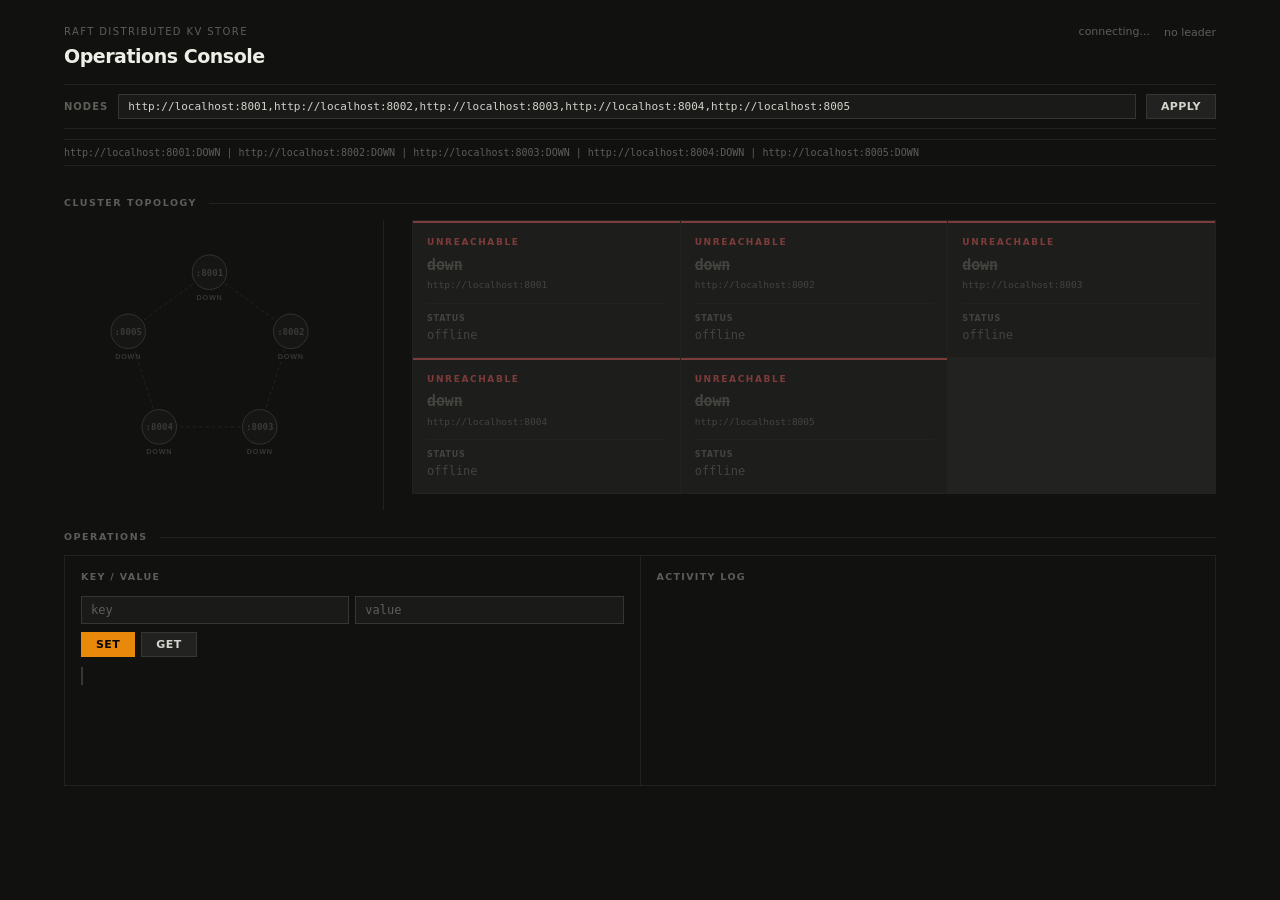
==== dashboard/index.html @ e3ec4f51 "Initial commit: Raft KV store Distributed, fault-tolerant key-value store implementing the Raft cons" ====
<!DOCTYPE html>
<html lang="en">
<head>
<meta charset="UTF-8">
<meta name="viewport" content="width=device-width, initial-scale=1.0">
<title>Raft Cluster Operations Console</title>
<style>
  *, *::before, *::after { box-sizing: border-box; margin: 0; padding: 0; }

  :root {
    --bg:       #111110;
    --bg-2:     #1A1A19;
    --bg-3:     #222220;
    --bg-4:     #2A2A28;
    --dim:      #363633;
    --muted:    #5E5E58;
    --sub:      #888880;
    --text:     #D4D4CC;
    --bright:   #EEEEE6;
    --rule:     #222220;
    --amber:    #E8890C;
    --amber-2:  #F2A93B;
    --amber-bg: #1C1608;
    --green:    #4A9E5C;
    --green-bg: #0A180C;
    --red:      #C85050;
    --red-bg:   #1A0A0A;
    --blue:     #4A80C8;
    --blue-bg:  #080E1A;
    --sans:     -apple-system, BlinkMacSystemFont, "Segoe UI", system-ui, sans-serif;
    --mono:     ui-monospace, "Cascadia Code", "Menlo", "Consolas", monospace;
  }

  html, body {
    background: var(--bg);
    color: var(--text);
    font-family: var(--sans);
    font-size: 13px;
    line-height: 1.5;
    min-height: 100vh;
  }

  .console {
    max-width: 1200px;
    margin: 0 auto;
    padding: 0 24px 56px;
  }

  .masthead {
    border-bottom: 1px solid var(--rule);
    padding: 22px 0 14px;
    display: flex;
    align-items: baseline;
    gap: 20px;
    flex-wrap: wrap;
  }
  .masthead-eyebrow {
    font-size: 10px;
    font-weight: 500;
    letter-spacing: 0.14em;
    text-transform: uppercase;
    color: var(--muted);
    margin-bottom: 3px;
  }
  .masthead-wordmark {
    font-size: 19px;
    font-weight: 600;
    letter-spacing: -0.025em;
    color: var(--bright);
  }
  .masthead-right {
    margin-left: auto;
    display: flex;
    align-items: center;
    gap: 14px;
    flex-wrap: wrap;
  }
  .poll-status {
    font-size: 11px;
    color: var(--muted);
  }
  .leader-badge {
    font-size: 11px;
    font-weight: 500;
    color: var(--amber);
    background: var(--amber-bg);
    border: 1px solid #36280A;
    padding: 3px 10px;
    letter-spacing: 0.02em;
    white-space: nowrap;
  }
  .no-leader {
    font-size: 11px;
    color: var(--muted);
  }

  .config-bar {
    border-bottom: 1px solid var(--rule);
    padding: 9px 0;
    display: flex;
    align-items: center;
    gap: 10px;
    flex-wrap: wrap;
  }
  .config-label {
    font-size: 10px;
    font-weight: 600;
    letter-spacing: 0.1em;
    text-transform: uppercase;
    color: var(--muted);
    white-space: nowrap;
  }
  .config-input {
    flex: 1;
    min-width: 260px;
    font-family: var(--mono);
    font-size: 11px;
    background: var(--bg-2);
    border: 1px solid var(--dim);
    color: var(--text);
    padding: 5px 9px;
    outline: none;
  }
  .config-input:focus { border-color: var(--amber); }
  .btn {
    font-family: var(--sans);
    font-size: 11px;
    font-weight: 600;
    letter-spacing: 0.04em;
    background: var(--bg-3);
    color: var(--text);
    border: 1px solid var(--dim);
    padding: 5px 14px;
    cursor: pointer;
    text-transform: uppercase;
  }
  .btn:hover { background: var(--bg-4); border-color: var(--sub); }
  .btn:active { border-color: var(--amber); color: var(--amber); }
  .btn-primary {
    background: var(--amber);
    color: #0C0700;
    border-color: var(--amber);
    font-weight: 700;
  }
  .btn-primary:hover { background: var(--amber-2); border-color: var(--amber-2); color: #0C0700; }

  .section-label {
    font-size: 9.5px;
    font-weight: 600;
    letter-spacing: 0.16em;
    text-transform: uppercase;
    color: var(--muted);
    padding: 20px 0 10px;
    display: flex;
    align-items: center;
    gap: 12px;
  }
  .section-label::after {
    content: "";
    flex: 1;
    height: 1px;
    background: var(--rule);
  }

  .ticker {
    border-top: 1px solid var(--rule);
    border-bottom: 1px solid var(--rule);
    padding: 5px 0;
    font-family: var(--mono);
    font-size: 10px;
    color: var(--muted);
    white-space: nowrap;
    overflow: hidden;
    margin: 10px 0;
  }

  .body-split {
    display: grid;
    grid-template-columns: 320px 1fr;
    gap: 0 28px;
    align-items: start;
  }
  @media (max-width: 820px) { .body-split { grid-template-columns: 1fr; } }

  .topology-panel {
    border-right: 1px solid var(--rule);
    padding-right: 28px;
  }
  @media (max-width: 820px) {
    .topology-panel { border-right: none; border-bottom: 1px solid var(--rule); padding-right: 0; padding-bottom: 18px; margin-bottom: 4px; }
  }
  #topology-svg { width: 100%; height: 290px; display: block; }

  .node-grid {
    display: grid;
    grid-template-columns: repeat(auto-fill, minmax(200px, 1fr));
    gap: 1px;
    background: var(--rule);
    border: 1px solid var(--rule);
  }

  .node-card {
    background: var(--bg);
    padding: 13px 14px;
    border-top: 2px solid transparent;
    transition: border-color 0.2s;
  }
  .node-card.role-leader    { background: var(--amber-bg); border-top-color: var(--amber); }
  .node-card.role-follower  { border-top-color: var(--dim); }
  .node-card.role-candidate { background: var(--blue-bg); border-top-color: var(--blue); }
  .node-card.role-down      { background: var(--bg-2); border-top-color: var(--red); opacity: 0.55; }

  @keyframes commit-flash {
    0%   { background: #2C1E06; }
    100% { background: inherit; }
  }
  .node-card.pulsing { animation: commit-flash 0.55s ease-out; }

  .card-role {
    font-size: 9px;
    font-weight: 700;
    letter-spacing: 0.18em;
    text-transform: uppercase;
    margin-bottom: 4px;
  }
  .role-leader   .card-role { color: var(--amber); }
  .role-follower .card-role { color: var(--muted); }
  .role-candidate .card-role { color: var(--blue); }
  .role-down     .card-role { color: var(--red); }

  .card-id {
    font-family: var(--mono);
    font-size: 15px;
    font-weight: 700;
    color: var(--bright);
    letter-spacing: -0.01em;
    margin-bottom: 2px;
  }
  .role-down .card-id { color: var(--muted); text-decoration: line-through; }

  .card-addr {
    font-family: var(--mono);
    font-size: 9.5px;
    color: var(--muted);
    margin-bottom: 10px;
  }

  .card-stats {
    border-top: 1px solid var(--rule);
    padding-top: 9px;
    display: grid;
    grid-template-columns: 1fr 1fr;
    gap: 6px 10px;
  }
  .stat-item { display: flex; flex-direction: column; gap: 1px; }
  .stat-key {
    font-size: 8px;
    font-weight: 600;
    letter-spacing: 0.1em;
    text-transform: uppercase;
    color: var(--muted);
  }
  .stat-val {
    font-family: var(--mono);
    font-size: 12px;
    color: var(--text);
    font-weight: 500;
  }
  .role-down .stat-val { color: var(--muted); }

  .card-peers {
    border-top: 1px solid var(--rule);
    margin-top: 9px;
    padding-top: 6px;
    font-family: var(--mono);
    font-size: 9.5px;
    color: var(--muted);
    word-break: break-all;
  }

  .ops-row {
    display: grid;
    grid-template-columns: 1fr 1fr;
    gap: 1px;
    background: var(--rule);
    border: 1px solid var(--rule);
  }
  @media (max-width: 680px) { .ops-row { grid-template-columns: 1fr; } }

  .ops-box { background: var(--bg); padding: 14px 16px; }
  .ops-box-title {
    font-size: 9.5px;
    font-weight: 600;
    letter-spacing: 0.14em;
    text-transform: uppercase;
    color: var(--muted);
    margin-bottom: 12px;
  }

  .kv-form {
    display: grid;
    grid-template-columns: 1fr 1fr;
    gap: 6px;
    margin-bottom: 8px;
  }
  .kv-form input {
    font-family: var(--mono);
    font-size: 12px;
    background: var(--bg-2);
    border: 1px solid var(--dim);
    color: var(--text);
    padding: 6px 9px;
    outline: none;
    width: 100%;
  }
  .kv-form input:focus { border-color: var(--amber); }
  .kv-form input::placeholder { color: var(--muted); }
  .kv-actions { display: flex; gap: 6px; }

  .kv-result {
    margin-top: 10px;
    font-family: var(--mono);
    font-size: 11px;
    min-height: 18px;
    color: var(--muted);
    border-left: 2px solid var(--dim);
    padding-left: 8px;
  }
  .kv-result.ok  { border-color: var(--green); color: var(--green); }
  .kv-result.err { border-color: var(--red); color: var(--red); }

  .log-area { height: 175px; overflow-y: auto; }
  .log-entry {
    display: grid;
    grid-template-columns: 62px 1fr;
    gap: 0 8px;
    padding: 3px 0;
    border-bottom: 1px solid var(--rule);
    font-size: 11px;
    line-height: 1.5;
  }
  .log-time { font-family: var(--mono); color: var(--muted); }
  .log-msg  { color: var(--sub); word-break: break-all; }
  .log-ok   .log-msg { color: var(--green); }
  .log-err  .log-msg { color: var(--red); }
</style>
</head>
<body>
<div class="console">

  <header class="masthead">
    <div>
      <div class="masthead-eyebrow">Raft Distributed KV Store</div>
      <div class="masthead-wordmark">Operations Console</div>
    </div>
    <div class="masthead-right">
      <span class="poll-status" id="live-label">connecting...</span>
      <span id="leader-display"><span class="no-leader">no leader</span></span>
    </div>
  </header>

  <div class="config-bar">
    <span class="config-label">Nodes</span>
    <input class="config-input" id="nodes-input"
      value="http://localhost:8001,http://localhost:8002,http://localhost:8003,http://localhost:8004,http://localhost:8005">
    <button class="btn" id="apply-btn">Apply</button>
  </div>

  <div class="ticker"><span id="ticker-inner">Initializing cluster poll...</span></div>

  <div class="section-label">Cluster topology</div>
  <div class="body-split">
    <div class="topology-panel">
      <svg id="topology-svg" viewBox="0 0 320 290" xmlns="http://www.w3.org/2000/svg">
        <defs>
          <marker id="arr" markerWidth="6" markerHeight="6" refX="5" refY="3" orient="auto">
            <path d="M0,0 L6,3 L0,6 Z" fill="#363633"/>
          </marker>
          <marker id="arr-amber" markerWidth="6" markerHeight="6" refX="5" refY="3" orient="auto">
            <path d="M0,0 L6,3 L0,6 Z" fill="#E8890C"/>
          </marker>
        </defs>
      </svg>
    </div>
    <div>
      <div class="node-grid" id="node-grid"></div>
    </div>
  </div>

  <div class="section-label">Operations</div>
  <div class="ops-row">
    <div class="ops-box">
      <div class="ops-box-title">Key / Value</div>
      <div class="kv-form">
        <input id="kv-key"   placeholder="key"   autocomplete="off" spellcheck="false">
        <input id="kv-value" placeholder="value" autocomplete="off" spellcheck="false">
      </div>
      <div class="kv-actions">
        <button class="btn btn-primary" id="set-btn">Set</button>
        <button class="btn" id="get-btn">Get</button>
      </div>
      <div class="kv-result" id="kv-result"></div>
    </div>
    <div class="ops-box">
      <div class="ops-box-title">Activity log</div>
      <div class="log-area" id="log-area"></div>
    </div>
  </div>

</div>
<script>
let nodeURLs = parseNodes(document.getElementById("nodes-input").value);
let prevCommit = {};
let pollTimers = [];
let nodeStates = {};

document.getElementById("apply-btn").addEventListener("click", () => {
  nodeURLs = parseNodes(document.getElementById("nodes-input").value);
  prevCommit = {};
  restartPolling();
});

function parseNodes(str) {
  return str.split(",").map(s => s.trim()).filter(Boolean);
}

function restartPolling() {
  pollTimers.forEach(clearTimeout);
  pollTimers = [];
  nodeStates = {};
  nodeURLs.forEach(url => pollNode(url));
}

function pollNode(url) {
  fetchStatus(url).then(data => {
    const prev = (nodeStates[url] || {}).data;
    nodeStates[url] = { status: "ok", data };
    if (prev && prev.commitIndex !== undefined && data.commitIndex > prev.commitIndex) {
      markPulse(url);
    }
    renderAll();
  }).catch(() => {
    nodeStates[url] = { status: "down", url };
    renderAll();
  }).finally(() => {
    const t = setTimeout(() => pollNode(url), 600);
    pollTimers.push(t);
  });
}

async function fetchStatus(url) {
  const ctrl = new AbortController();
  const tid = setTimeout(() => ctrl.abort(), 1200);
  try {
    const r = await fetch(url + "/status", { signal: ctrl.signal });
    if (!r.ok) throw new Error("HTTP " + r.status);
    return await r.json();
  } finally {
    clearTimeout(tid);
  }
}

function renderAll() {
  const entries = nodeURLs.map(url => {
    const s = nodeStates[url];
    if (!s) return { url, role: null, status: "pending" };
    if (s.status === "down") return { url, role: "down", status: "down" };
    return { url, role: s.data.role || "unknown", status: "ok", data: s.data };
  });
  const leaderEntry = entries.find(e => e.role === "leader");
  updateMasthead(leaderEntry, entries);
  renderGrid(entries);
  renderTopology(entries);
  updateTicker(entries);
}

function updateMasthead(leaderEntry, entries) {
  const label = document.getElementById("live-label");
  const leaderDisp = document.getElementById("leader-display");
  const anyOk = entries.some(e => e.status === "ok");
  label.textContent = anyOk ? "polling" : "connecting...";
  if (leaderEntry) {
    const id = leaderEntry.data.nodeId || "?";
    const term = leaderEntry.data.term != null ? "  t=" + leaderEntry.data.term : "";
    leaderDisp.innerHTML = "<span class=\"leader-badge\">Leader: " + escHtml(id) + escHtml(term) + "</span>";
  } else {
    const anyCand = entries.some(e => e.role === "candidate");
    leaderDisp.innerHTML = "<span class=\"no-leader\">" + (anyCand ? "electing..." : "no leader") + "</span>";
  }
}

function renderGrid(entries) {
  const grid = document.getElementById("node-grid");
  const existing = grid.querySelectorAll(".node-card");
  if (existing.length !== entries.length) {
    grid.innerHTML = "";
    entries.forEach(e => {
      const card = document.createElement("div");
      card.className = "node-card";
      card.dataset.url = e.url;
      grid.appendChild(card);
    });
  }
  grid.querySelectorAll(".node-card").forEach((card, i) => {
    const e = entries[i];
    if (!e) return;
    const roleCls = e.role ? "role-" + e.role : "";
    const wasPulsing = card.classList.contains("pulsing");
    card.className = "node-card" + (roleCls ? " " + roleCls : "") + (wasPulsing ? " pulsing" : "");
    card.dataset.url = e.url;
    card.innerHTML = buildCardHTML(e);
  });
}

function buildCardHTML(e) {
  if (e.status === "pending") {
    return "<div class=\"card-role\">pending</div><div class=\"card-id\">-</div><div class=\"card-addr\">" + escHtml(e.url) + "</div>";
  }
  if (e.status === "down") {
    return "<div class=\"card-role\">unreachable</div><div class=\"card-id\">down</div><div class=\"card-addr\">" + escHtml(e.url) + "</div><div class=\"card-stats\"><div class=\"stat-item\"><span class=\"stat-key\">status</span><span class=\"stat-val\">offline</span></div></div>";
  }
  const d = e.data;
  const peers = (d.peers || []).join(", ") || "-";
  return (
    "<div class=\"card-role\">" + escHtml(d.role || "?") + "</div>" +
    "<div class=\"card-id\">" + escHtml(d.nodeId || "?") + "</div>" +
    "<div class=\"card-addr\">" + escHtml(e.url) + "</div>" +
    "<div class=\"card-stats\">" +
      stat("Term", d.term) + stat("Commit", d.commitIndex) +
      stat("Applied", d.lastApplied) + stat("Log", d.logLen) +
      stat("Keys", d.keys) + stat("Snap", d.snapshotIndex) +
      stat("Read", d.readMode || "-") + stat("Leader", d.leader || "-") +
    "</div>" +
    "<div class=\"card-peers\">peers: " + escHtml(peers) + "</div>"
  );
}

function stat(k, v) {
  return "<div class=\"stat-item\"><span class=\"stat-key\">" + k + "</span><span class=\"stat-val\">" + escHtml(String(v != null ? v : "-")) + "</span></div>";
}

function renderTopology(entries) {
  const svg = document.getElementById("topology-svg");
  const defsHTML = svg.querySelector("defs").outerHTML;
  svg.innerHTML = defsHTML;

  const W = 320, H = 290, cx = W / 2, cy = H / 2 - 8, r = 94;

  entries.forEach((e, i) => {
    const angle = (2 * Math.PI * i / entries.length) - Math.PI / 2;
    e._x = cx + r * Math.cos(angle);
    e._y = cy + r * Math.sin(angle);
  });

  const leaderIdx = entries.findIndex(e => e.role === "leader");

  if (leaderIdx >= 0) {
    const leader = entries[leaderIdx];
    entries.forEach((e, i) => {
      if (i === leaderIdx) return;
      const isDown = e.role === "down" || e.status !== "ok";
      svg.appendChild(svgEl("line", {
        x1: leader._x, y1: leader._y, x2: e._x, y2: e._y,
        stroke: isDown ? "#363633" : "#E8890C",
        "stroke-width": isDown ? "1" : "1.5",
        "stroke-dasharray": isDown ? "4 3" : "none",
        opacity: isDown ? "0.35" : "0.5",
        "marker-end": isDown ? "url(#arr)" : "url(#arr-amber)"
      }));
    });
  } else {
    entries.forEach((e, i) => {
      const next = entries[(i + 1) % entries.length];
      svg.appendChild(svgEl("line", {
        x1: e._x, y1: e._y, x2: next._x, y2: next._y,
        stroke: "#2A2A28", "stroke-width": "1", "stroke-dasharray": "4 3", opacity: "0.8"
      }));
    });
  }

  entries.forEach(e => {
    const x = e._x, y = e._y;
    const isLeader = e.role === "leader";
    const isDown   = e.role === "down" || e.status !== "ok";
    const isCand   = e.role === "candidate";
    const nr = isLeader ? 25 : 19;

    svg.appendChild(svgEl("circle", {
      cx: x, cy: y, r: nr,
      fill:   isLeader ? "#1C1608" : isDown ? "#161615" : isCand ? "#080E1A" : "#161615",
      stroke: isLeader ? "#E8890C" : isDown ? "#363633" : isCand ? "#4A80C8" : "#363633",
      "stroke-width": isLeader ? "1.5" : "1"
    }));

    const nid = (e.data && e.data.nodeId) || (e.url ? e.url.replace(/.*localhost:/, ":") : "?");
    const lbl = svgEl("text", {
      x, y: y + 1, "text-anchor": "middle", "dominant-baseline": "middle",
      "font-family": "ui-monospace, Menlo, monospace",
      "font-size": isLeader ? "11" : "10", "font-weight": "700",
      fill: isLeader ? "#E8890C" : isDown ? "#3A3A37" : isCand ? "#4A80C8" : "#888880"
    });
    lbl.textContent = nid;
    svg.appendChild(lbl);

    const rl = svgEl("text", {
      x, y: y + nr + 11, "text-anchor": "middle",
      "font-family": "-apple-system, BlinkMacSystemFont, Segoe UI, sans-serif",
      "font-size": "8", "font-weight": "600", "letter-spacing": "0.1em",
      fill: isLeader ? "#7A4500" : isDown ? "#363633" : isCand ? "#2A4A78" : "#3A3A37"
    });
    rl.textContent = (e.role || "pending").toUpperCase();
    svg.appendChild(rl);

    if (isLeader && e.data) {
      const tb = svgEl("text", {
        x, y: y + nr + 21, "text-anchor": "middle",
        "font-family": "ui-monospace, Menlo, monospace",
        "font-size": "8", fill: "#3A3A37"
      });
      tb.textContent = "t=" + e.data.term;
      svg.appendChild(tb);
    }
  });
}

function svgEl(tag, attrs) {
  const el = document.createElementNS("http://www.w3.org/2000/svg", tag);
  Object.entries(attrs).forEach(([k, v]) => el.setAttribute(k, v));
  return el;
}

function markPulse(url) {
  const grid = document.getElementById("node-grid");
  const card = grid.querySelector("[data-url=\"" + CSS.escape(url) + "\"]");
  if (!card) return;
  card.classList.remove("pulsing");
  void card.offsetWidth;
  card.classList.add("pulsing");
  setTimeout(() => card.classList.remove("pulsing"), 650);
}

function updateTicker(entries) {
  const parts = entries.map(e => {
    if (e.status === "down" || e.role === "down") return (e.data && e.data.nodeId || e.url) + ":DOWN";
    if (!e.data) return "?:pending";
    return e.data.nodeId + ":" + e.data.role.toUpperCase() + " t=" + e.data.term + " ci=" + e.data.commitIndex + " k=" + e.data.keys;
  });
  document.getElementById("ticker-inner").textContent = parts.join("   |   ");
}

function findLeaderURL() {
  for (const url of nodeURLs) {
    const s = nodeStates[url];
    if (s && s.status === "ok" && s.data && s.data.role === "leader") return url;
  }
  return nodeURLs[0] || null;
}

function grpcPortToHTTP(grpcAddr) {
  if (!grpcAddr) return null;
  const m = grpcAddr.match(/:(\d+)$/);
  if (!m) return null;
  return "http://" + grpcAddr.replace(/:\d+$/, "") + ":" + (parseInt(m[1]) - 1000);
}

document.getElementById("set-btn").addEventListener("click", async () => {
  const key   = document.getElementById("kv-key").value.trim();
  const value = document.getElementById("kv-value").value.trim();
  if (!key) { setResult("err", "key required"); return; }
  const url = findLeaderURL();
  if (!url) { setResult("err", "no node available"); return; }
  await doSet(url, key, value, 0);
});

async function doSet(url, key, value, depth) {
  if (depth > 3) { setResult("err", "too many redirects"); return; }
  const ctrl = new AbortController();
  const tid = setTimeout(() => ctrl.abort(), 3000);
  try {
    const r = await fetch(url + "/set?key=" + encodeURIComponent(key) + "&value=" + encodeURIComponent(value), { signal: ctrl.signal });
    clearTimeout(tid);
    const j = await r.json();
    if (j.ok) {
      setResult("ok", "set ok: " + key + " = " + value);
      logEntry("ok", "SET " + key + "=" + value + " @ " + url);
    } else if (j.leaderHint) {
      const redirect = grpcPortToHTTP(j.leaderHint);
      if (redirect) { logEntry("", "redirect to " + redirect); await doSet(redirect, key, value, depth + 1); }
      else { setResult("err", j.error || "set failed"); logEntry("err", "SET " + key + ": " + (j.error || "no leader")); }
    } else {
      setResult("err", j.error || "set failed");
      logEntry("err", "SET " + key + ": " + (j.error || "?"));
    }
  } catch (err) {
    clearTimeout(tid);
    setResult("err", "request failed");
    logEntry("err", "SET " + key + " failed: " + err.message);
  }
}

document.getElementById("get-btn").addEventListener("click", async () => {
  const key = document.getElementById("kv-key").value.trim();
  if (!key) { setResult("err", "key required"); return; }
  const url = findLeaderURL();
  if (!url) { setResult("err", "no node available"); return; }
  await doGet(url, key, 0);
});

async function doGet(url, key, depth) {
  if (depth > 3) { setResult("err", "too many redirects"); return; }
  const ctrl = new AbortController();
  const tid = setTimeout(() => ctrl.abort(), 3000);
  try {
    const r = await fetch(url + "/get?key=" + encodeURIComponent(key), { signal: ctrl.signal });
    clearTimeout(tid);
    const j = await r.json();
    if (j.found) {
      setResult("ok", key + " = " + j.value);
      logEntry("ok", "GET " + key + " = " + j.value);
    } else if (j.leaderHint) {
      const redirect = grpcPortToHTTP(j.leaderHint);
      if (redirect) await doGet(redirect, key, depth + 1);
      else { setResult("err", "not found"); logEntry("err", "GET " + key + ": not found"); }
    } else {
      setResult("ok", key + ": not found");
      logEntry("ok", "GET " + key + ": not found");
    }
  } catch (err) {
    clearTimeout(tid);
    setResult("err", "request failed");
    logEntry("err", "GET " + key + " failed: " + err.message);
  }
}

function setResult(type, msg) {
  const el = document.getElementById("kv-result");
  el.textContent = msg;
  el.className = "kv-result" + (type ? " " + type : "");
}

function logEntry(type, msg) {
  const log = document.getElementById("log-area");
  const ts = new Date().toTimeString().slice(0, 8);
  const div = document.createElement("div");
  div.className = "log-entry" + (type ? " log-" + type : "");
  div.innerHTML = "<span class=\"log-time\">" + ts + "</span><span class=\"log-msg\">" + escHtml(msg) + "</span>";
  log.insertBefore(div, log.firstChild);
  while (log.children.length > 60) log.removeChild(log.lastChild);
}

function escHtml(s) {
  return String(s).replace(/&/g, "&amp;").replace(/</g, "&lt;").replace(/>/g, "&gt;").replace(/"/g, "&quot;");
}

restartPolling();
</script>
</body>
</html>
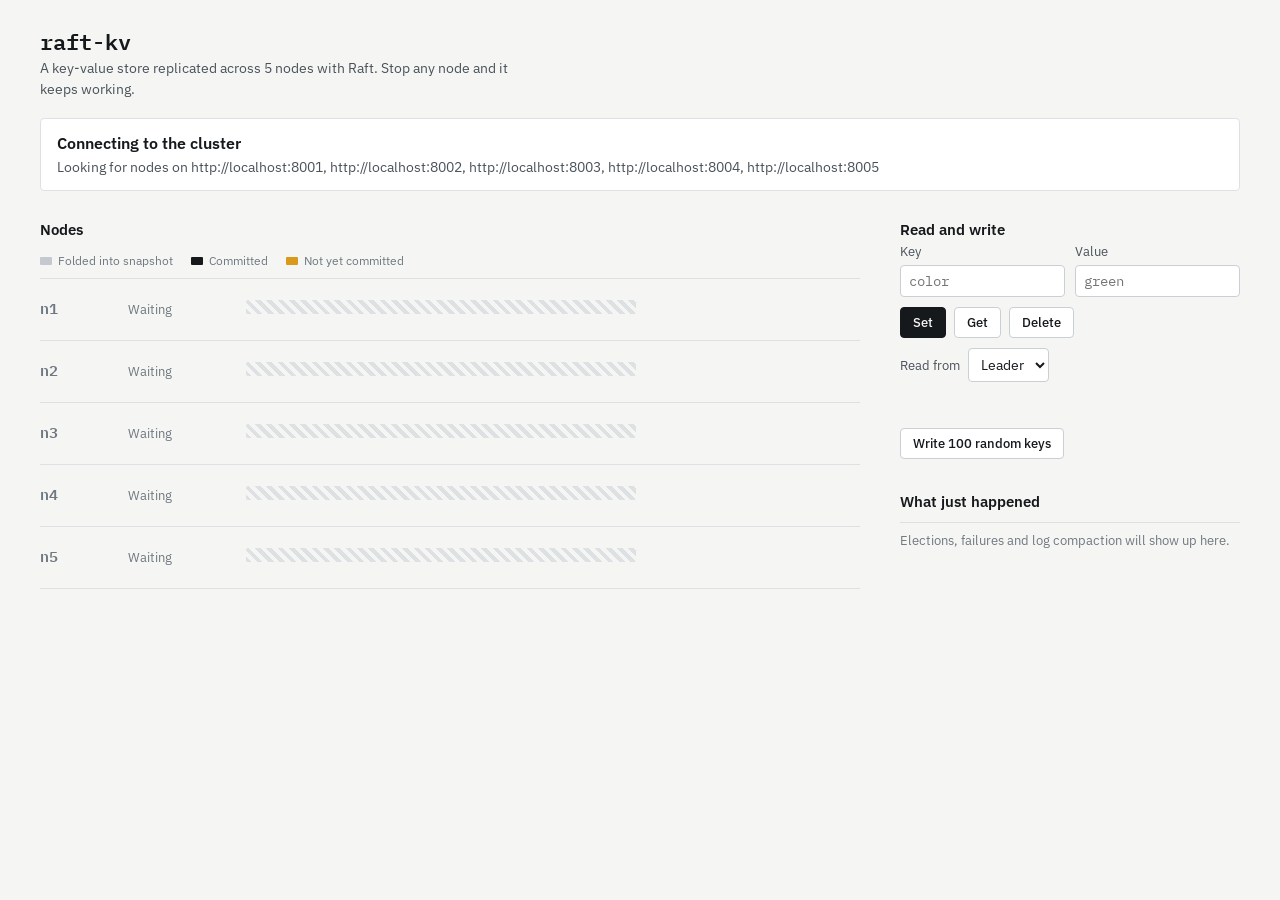
==== commit 649581e3: "feat: single-page dashboard with node kill/start and in-page tests - Replace the two dashboards with" ====
--- a/dashboard/index.html
+++ b/dashboard/index.html
@@ -2,757 +2,118 @@
 <html lang="en">
 <head>
 <meta charset="UTF-8">
-<meta name="viewport" content="width=device-width, initial-scale=1.0">
-<title>Raft Cluster Operations Console</title>
-<style>
-  *, *::before, *::after { box-sizing: border-box; margin: 0; padding: 0; }
-
-  :root {
-    --bg:       #111110;
-    --bg-2:     #1A1A19;
-    --bg-3:     #222220;
-    --bg-4:     #2A2A28;
-    --dim:      #363633;
-    --muted:    #5E5E58;
-    --sub:      #888880;
-    --text:     #D4D4CC;
-    --bright:   #EEEEE6;
-    --rule:     #222220;
-    --amber:    #E8890C;
-    --amber-2:  #F2A93B;
-    --amber-bg: #1C1608;
-    --green:    #4A9E5C;
-    --green-bg: #0A180C;
-    --red:      #C85050;
-    --red-bg:   #1A0A0A;
-    --blue:     #4A80C8;
-    --blue-bg:  #080E1A;
-    --sans:     -apple-system, BlinkMacSystemFont, "Segoe UI", system-ui, sans-serif;
-    --mono:     ui-monospace, "Cascadia Code", "Menlo", "Consolas", monospace;
-  }
-
-  html, body {
-    background: var(--bg);
-    color: var(--text);
-    font-family: var(--sans);
-    font-size: 13px;
-    line-height: 1.5;
-    min-height: 100vh;
-  }
-
-  .console {
-    max-width: 1200px;
-    margin: 0 auto;
-    padding: 0 24px 56px;
-  }
-
-  .masthead {
-    border-bottom: 1px solid var(--rule);
-    padding: 22px 0 14px;
-    display: flex;
-    align-items: baseline;
-    gap: 20px;
-    flex-wrap: wrap;
-  }
-  .masthead-eyebrow {
-    font-size: 10px;
-    font-weight: 500;
-    letter-spacing: 0.14em;
-    text-transform: uppercase;
-    color: var(--muted);
-    margin-bottom: 3px;
-  }
-  .masthead-wordmark {
-    font-size: 19px;
-    font-weight: 600;
-    letter-spacing: -0.025em;
-    color: var(--bright);
-  }
-  .masthead-right {
-    margin-left: auto;
-    display: flex;
-    align-items: center;
-    gap: 14px;
-    flex-wrap: wrap;
-  }
-  .poll-status {
-    font-size: 11px;
-    color: var(--muted);
-  }
-  .leader-badge {
-    font-size: 11px;
-    font-weight: 500;
-    color: var(--amber);
-    background: var(--amber-bg);
-    border: 1px solid #36280A;
-    padding: 3px 10px;
-    letter-spacing: 0.02em;
-    white-space: nowrap;
-  }
-  .no-leader {
-    font-size: 11px;
-    color: var(--muted);
-  }
-
-  .config-bar {
-    border-bottom: 1px solid var(--rule);
-    padding: 9px 0;
-    display: flex;
-    align-items: center;
-    gap: 10px;
-    flex-wrap: wrap;
-  }
-  .config-label {
-    font-size: 10px;
-    font-weight: 600;
-    letter-spacing: 0.1em;
-    text-transform: uppercase;
-    color: var(--muted);
-    white-space: nowrap;
-  }
-  .config-input {
-    flex: 1;
-    min-width: 260px;
-    font-family: var(--mono);
-    font-size: 11px;
-    background: var(--bg-2);
-    border: 1px solid var(--dim);
-    color: var(--text);
-    padding: 5px 9px;
-    outline: none;
-  }
-  .config-input:focus { border-color: var(--amber); }
-  .btn {
-    font-family: var(--sans);
-    font-size: 11px;
-    font-weight: 600;
-    letter-spacing: 0.04em;
-    background: var(--bg-3);
-    color: var(--text);
-    border: 1px solid var(--dim);
-    padding: 5px 14px;
-    cursor: pointer;
-    text-transform: uppercase;
-  }
-  .btn:hover { background: var(--bg-4); border-color: var(--sub); }
-  .btn:active { border-color: var(--amber); color: var(--amber); }
-  .btn-primary {
-    background: var(--amber);
-    color: #0C0700;
-    border-color: var(--amber);
-    font-weight: 700;
-  }
-  .btn-primary:hover { background: var(--amber-2); border-color: var(--amber-2); color: #0C0700; }
-
-  .section-label {
-    font-size: 9.5px;
-    font-weight: 600;
-    letter-spacing: 0.16em;
-    text-transform: uppercase;
-    color: var(--muted);
-    padding: 20px 0 10px;
-    display: flex;
-    align-items: center;
-    gap: 12px;
-  }
-  .section-label::after {
-    content: "";
-    flex: 1;
-    height: 1px;
-    background: var(--rule);
-  }
-
-  .ticker {
-    border-top: 1px solid var(--rule);
-    border-bottom: 1px solid var(--rule);
-    padding: 5px 0;
-    font-family: var(--mono);
-    font-size: 10px;
-    color: var(--muted);
-    white-space: nowrap;
-    overflow: hidden;
-    margin: 10px 0;
-  }
-
-  .body-split {
-    display: grid;
-    grid-template-columns: 320px 1fr;
-    gap: 0 28px;
-    align-items: start;
-  }
-  @media (max-width: 820px) { .body-split { grid-template-columns: 1fr; } }
-
-  .topology-panel {
-    border-right: 1px solid var(--rule);
-    padding-right: 28px;
-  }
-  @media (max-width: 820px) {
-    .topology-panel { border-right: none; border-bottom: 1px solid var(--rule); padding-right: 0; padding-bottom: 18px; margin-bottom: 4px; }
-  }
-  #topology-svg { width: 100%; height: 290px; display: block; }
-
-  .node-grid {
-    display: grid;
-    grid-template-columns: repeat(auto-fill, minmax(200px, 1fr));
-    gap: 1px;
-    background: var(--rule);
-    border: 1px solid var(--rule);
-  }
-
-  .node-card {
-    background: var(--bg);
-    padding: 13px 14px;
-    border-top: 2px solid transparent;
-    transition: border-color 0.2s;
-  }
-  .node-card.role-leader    { background: var(--amber-bg); border-top-color: var(--amber); }
-  .node-card.role-follower  { border-top-color: var(--dim); }
-  .node-card.role-candidate { background: var(--blue-bg); border-top-color: var(--blue); }
-  .node-card.role-down      { background: var(--bg-2); border-top-color: var(--red); opacity: 0.55; }
-
-  @keyframes commit-flash {
-    0%   { background: #2C1E06; }
-    100% { background: inherit; }
-  }
-  .node-card.pulsing { animation: commit-flash 0.55s ease-out; }
-
-  .card-role {
-    font-size: 9px;
-    font-weight: 700;
-    letter-spacing: 0.18em;
-    text-transform: uppercase;
-    margin-bottom: 4px;
-  }
-  .role-leader   .card-role { color: var(--amber); }
-  .role-follower .card-role { color: var(--muted); }
-  .role-candidate .card-role { color: var(--blue); }
-  .role-down     .card-role { color: var(--red); }
-
-  .card-id {
-    font-family: var(--mono);
-    font-size: 15px;
-    font-weight: 700;
-    color: var(--bright);
-    letter-spacing: -0.01em;
-    margin-bottom: 2px;
-  }
-  .role-down .card-id { color: var(--muted); text-decoration: line-through; }
-
-  .card-addr {
-    font-family: var(--mono);
-    font-size: 9.5px;
-    color: var(--muted);
-    margin-bottom: 10px;
-  }
-
-  .card-stats {
-    border-top: 1px solid var(--rule);
-    padding-top: 9px;
-    display: grid;
-    grid-template-columns: 1fr 1fr;
-    gap: 6px 10px;
-  }
-  .stat-item { display: flex; flex-direction: column; gap: 1px; }
-  .stat-key {
-    font-size: 8px;
-    font-weight: 600;
-    letter-spacing: 0.1em;
-    text-transform: uppercase;
-    color: var(--muted);
-  }
-  .stat-val {
-    font-family: var(--mono);
-    font-size: 12px;
-    color: var(--text);
-    font-weight: 500;
-  }
-  .role-down .stat-val { color: var(--muted); }
-
-  .card-peers {
-    border-top: 1px solid var(--rule);
-    margin-top: 9px;
-    padding-top: 6px;
-    font-family: var(--mono);
-    font-size: 9.5px;
-    color: var(--muted);
-    word-break: break-all;
-  }
-
-  .ops-row {
-    display: grid;
-    grid-template-columns: 1fr 1fr;
-    gap: 1px;
-    background: var(--rule);
-    border: 1px solid var(--rule);
-  }
-  @media (max-width: 680px) { .ops-row { grid-template-columns: 1fr; } }
-
-  .ops-box { background: var(--bg); padding: 14px 16px; }
-  .ops-box-title {
-    font-size: 9.5px;
-    font-weight: 600;
-    letter-spacing: 0.14em;
-    text-transform: uppercase;
-    color: var(--muted);
-    margin-bottom: 12px;
-  }
-
-  .kv-form {
-    display: grid;
-    grid-template-columns: 1fr 1fr;
-    gap: 6px;
-    margin-bottom: 8px;
-  }
-  .kv-form input {
-    font-family: var(--mono);
-    font-size: 12px;
-    background: var(--bg-2);
-    border: 1px solid var(--dim);
-    color: var(--text);
-    padding: 6px 9px;
-    outline: none;
-    width: 100%;
-  }
-  .kv-form input:focus { border-color: var(--amber); }
-  .kv-form input::placeholder { color: var(--muted); }
-  .kv-actions { display: flex; gap: 6px; }
-
-  .kv-result {
-    margin-top: 10px;
-    font-family: var(--mono);
-    font-size: 11px;
-    min-height: 18px;
-    color: var(--muted);
-    border-left: 2px solid var(--dim);
-    padding-left: 8px;
-  }
-  .kv-result.ok  { border-color: var(--green); color: var(--green); }
-  .kv-result.err { border-color: var(--red); color: var(--red); }
-
-  .log-area { height: 175px; overflow-y: auto; }
-  .log-entry {
-    display: grid;
-    grid-template-columns: 62px 1fr;
-    gap: 0 8px;
-    padding: 3px 0;
-    border-bottom: 1px solid var(--rule);
-    font-size: 11px;
-    line-height: 1.5;
-  }
-  .log-time { font-family: var(--mono); color: var(--muted); }
-  .log-msg  { color: var(--sub); word-break: break-all; }
-  .log-ok   .log-msg { color: var(--green); }
-  .log-err  .log-msg { color: var(--red); }
-</style>
+<meta name="viewport" content="width=device-width, initial-scale=1">
+<title>raft-kv</title>
+<link rel="preconnect" href="https://fonts.googleapis.com">
+<link rel="preconnect" href="https://fonts.gstatic.com" crossorigin>
+<link href="https://fonts.googleapis.com/css2?family=IBM+Plex+Mono:wght@400;500;600&family=IBM+Plex+Sans:wght@400;500;600&display=swap" rel="stylesheet">
+<link rel="stylesheet" href="style.css">
 </head>
 <body>
-<div class="console">
+<div class="page">
 
-  <header class="masthead">
-    <div>
-      <div class="masthead-eyebrow">Raft Distributed KV Store</div>
-      <div class="masthead-wordmark">Operations Console</div>
-    </div>
-    <div class="masthead-right">
-      <span class="poll-status" id="live-label">connecting...</span>
-      <span id="leader-display"><span class="no-leader">no leader</span></span>
-    </div>
+  <header class="top">
+    <h1>raft-kv</h1>
+    <p class="tagline">A key-value store replicated across 5 nodes with Raft. Stop any node and it keeps working.</p>
   </header>
 
-  <div class="config-bar">
-    <span class="config-label">Nodes</span>
-    <input class="config-input" id="nodes-input"
-      value="http://localhost:8001,http://localhost:8002,http://localhost:8003,http://localhost:8004,http://localhost:8005">
-    <button class="btn" id="apply-btn">Apply</button>
+  <div id="banner" class="banner" role="status" aria-live="polite">
+    <p class="banner-title" id="banner-title">Connecting to the cluster</p>
+    <p class="banner-detail" id="banner-detail"></p>
   </div>
 
-  <div class="ticker"><span id="ticker-inner">Initializing cluster poll...</span></div>
+  <main class="layout">
+    <section class="nodes" aria-labelledby="h-nodes">
+      <div class="section-head">
+        <h2 id="h-nodes">Nodes</h2>
+        <div class="head-actions" id="cluster-actions" hidden>
+          <label class="check" id="fresh-wrap"><input type="checkbox" id="fresh" checked> Start with empty data</label>
+          <button class="btn primary" id="btn-start-all" type="button">Start cluster</button>
+          <button class="btn" id="btn-stop-all" type="button">Stop all</button>
+        </div>
+      </div>
 
-  <div class="section-label">Cluster topology</div>
-  <div class="body-split">
-    <div class="topology-panel">
-      <svg id="topology-svg" viewBox="0 0 320 290" xmlns="http://www.w3.org/2000/svg">
-        <defs>
-          <marker id="arr" markerWidth="6" markerHeight="6" refX="5" refY="3" orient="auto">
-            <path d="M0,0 L6,3 L0,6 Z" fill="#363633"/>
-          </marker>
-          <marker id="arr-amber" markerWidth="6" markerHeight="6" refX="5" refY="3" orient="auto">
-            <path d="M0,0 L6,3 L0,6 Z" fill="#E8890C"/>
-          </marker>
-        </defs>
-      </svg>
+      <div class="legend" aria-hidden="true">
+        <span><i class="sw snap"></i>Folded into snapshot</span>
+        <span><i class="sw done"></i>Committed</span>
+        <span><i class="sw tail"></i>Not yet committed</span>
+      </div>
+
+      <div class="rows" id="rows"></div>
+      <p class="hint" id="nodes-hint"></p>
+    </section>
+
+    <aside class="side">
+      <section class="kv" aria-labelledby="h-kv">
+        <h2 id="h-kv">Read and write</h2>
+        <form id="kv-form" autocomplete="off">
+          <div class="fields">
+            <label>Key<input id="kv-key" placeholder="color" spellcheck="false"></label>
+            <label>Value<input id="kv-value" placeholder="green" spellcheck="false"></label>
+          </div>
+          <div class="kv-buttons">
+            <button class="btn primary" type="submit" id="btn-set">Set</button>
+            <button class="btn" type="button" id="btn-get">Get</button>
+            <button class="btn" type="button" id="btn-del">Delete</button>
+          </div>
+          <label class="inline">Read from
+            <select id="read-from"><option value="auto">Leader</option></select>
+          </label>
+        </form>
+        <p class="result" id="kv-result" role="status" aria-live="polite"></p>
+        <button class="btn" type="button" id="btn-burst">Write 100 random keys</button>
+      </section>
+
+      <section class="events" aria-labelledby="h-events">
+        <h2 id="h-events">What just happened</h2>
+        <ol id="events" class="event-list"></ol>
+        <p class="hint" id="events-empty">Elections, failures and log compaction will show up here.</p>
+      </section>
+    </aside>
+  </main>
+
+  <section class="tests" id="tests" aria-labelledby="h-tests" hidden>
+    <div class="section-head">
+      <h2 id="h-tests">Tests</h2>
+      <p class="hint">A test starts its own temporary cluster, so the demo cluster above is stopped while it runs.</p>
     </div>
-    <div>
-      <div class="node-grid" id="node-grid"></div>
+
+    <div class="test-forms">
+      <form class="test-form" id="load-form">
+        <h3>Load test</h3>
+        <div class="fields three">
+          <label>Writers<input id="b-writers" value="24" inputmode="numeric"></label>
+          <label>Readers<input id="b-readers" value="16" inputmode="numeric"></label>
+          <label>Seconds<input id="b-seconds" value="5" inputmode="numeric"></label>
+        </div>
+        <button class="btn primary" type="submit" id="b-run">Run load test</button>
+      </form>
+
+      <form class="test-form" id="fault-form">
+        <h3>Fault test</h3>
+        <div class="fields three">
+          <label>Rounds<input id="c-rounds" value="8" inputmode="numeric"></label>
+          <label class="check wide"><input type="checkbox" id="c-killleader" checked> Always kill the leader</label>
+        </div>
+        <button class="btn danger" type="submit" id="c-run">Run fault test</button>
+      </form>
     </div>
-  </div>
 
-  <div class="section-label">Operations</div>
-  <div class="ops-row">
-    <div class="ops-box">
-      <div class="ops-box-title">Key / Value</div>
-      <div class="kv-form">
-        <input id="kv-key"   placeholder="key"   autocomplete="off" spellcheck="false">
-        <input id="kv-value" placeholder="value" autocomplete="off" spellcheck="false">
-      </div>
-      <div class="kv-actions">
-        <button class="btn btn-primary" id="set-btn">Set</button>
-        <button class="btn" id="get-btn">Get</button>
-      </div>
-      <div class="kv-result" id="kv-result"></div>
+    <div class="run-bar">
+      <span id="run-status" class="run-status">No test running.</span>
+      <button class="btn" type="button" id="btn-stop-run" disabled>Stop test</button>
     </div>
-    <div class="ops-box">
-      <div class="ops-box-title">Activity log</div>
-      <div class="log-area" id="log-area"></div>
-    </div>
-  </div>
+
+    <div id="results" class="results"></div>
+
+    <details class="raw">
+      <summary>Raw output</summary>
+      <pre id="raw-out"></pre>
+    </details>
+  </section>
 
 </div>
-<script>
-let nodeURLs = parseNodes(document.getElementById("nodes-input").value);
-let prevCommit = {};
-let pollTimers = [];
-let nodeStates = {};
-
-document.getElementById("apply-btn").addEventListener("click", () => {
-  nodeURLs = parseNodes(document.getElementById("nodes-input").value);
-  prevCommit = {};
-  restartPolling();
-});
-
-function parseNodes(str) {
-  return str.split(",").map(s => s.trim()).filter(Boolean);
-}
-
-function restartPolling() {
-  pollTimers.forEach(clearTimeout);
-  pollTimers = [];
-  nodeStates = {};
-  nodeURLs.forEach(url => pollNode(url));
-}
-
-function pollNode(url) {
-  fetchStatus(url).then(data => {
-    const prev = (nodeStates[url] || {}).data;
-    nodeStates[url] = { status: "ok", data };
-    if (prev && prev.commitIndex !== undefined && data.commitIndex > prev.commitIndex) {
-      markPulse(url);
-    }
-    renderAll();
-  }).catch(() => {
-    nodeStates[url] = { status: "down", url };
-    renderAll();
-  }).finally(() => {
-    const t = setTimeout(() => pollNode(url), 600);
-    pollTimers.push(t);
-  });
-}
-
-async function fetchStatus(url) {
-  const ctrl = new AbortController();
-  const tid = setTimeout(() => ctrl.abort(), 1200);
-  try {
-    const r = await fetch(url + "/status", { signal: ctrl.signal });
-    if (!r.ok) throw new Error("HTTP " + r.status);
-    return await r.json();
-  } finally {
-    clearTimeout(tid);
-  }
-}
-
-function renderAll() {
-  const entries = nodeURLs.map(url => {
-    const s = nodeStates[url];
-    if (!s) return { url, role: null, status: "pending" };
-    if (s.status === "down") return { url, role: "down", status: "down" };
-    return { url, role: s.data.role || "unknown", status: "ok", data: s.data };
-  });
-  const leaderEntry = entries.find(e => e.role === "leader");
-  updateMasthead(leaderEntry, entries);
-  renderGrid(entries);
-  renderTopology(entries);
-  updateTicker(entries);
-}
-
-function updateMasthead(leaderEntry, entries) {
-  const label = document.getElementById("live-label");
-  const leaderDisp = document.getElementById("leader-display");
-  const anyOk = entries.some(e => e.status === "ok");
-  label.textContent = anyOk ? "polling" : "connecting...";
-  if (leaderEntry) {
-    const id = leaderEntry.data.nodeId || "?";
-    const term = leaderEntry.data.term != null ? "  t=" + leaderEntry.data.term : "";
-    leaderDisp.innerHTML = "<span class=\"leader-badge\">Leader: " + escHtml(id) + escHtml(term) + "</span>";
-  } else {
-    const anyCand = entries.some(e => e.role === "candidate");
-    leaderDisp.innerHTML = "<span class=\"no-leader\">" + (anyCand ? "electing..." : "no leader") + "</span>";
-  }
-}
-
-function renderGrid(entries) {
-  const grid = document.getElementById("node-grid");
-  const existing = grid.querySelectorAll(".node-card");
-  if (existing.length !== entries.length) {
-    grid.innerHTML = "";
-    entries.forEach(e => {
-      const card = document.createElement("div");
-      card.className = "node-card";
-      card.dataset.url = e.url;
-      grid.appendChild(card);
-    });
-  }
-  grid.querySelectorAll(".node-card").forEach((card, i) => {
-    const e = entries[i];
-    if (!e) return;
-    const roleCls = e.role ? "role-" + e.role : "";
-    const wasPulsing = card.classList.contains("pulsing");
-    card.className = "node-card" + (roleCls ? " " + roleCls : "") + (wasPulsing ? " pulsing" : "");
-    card.dataset.url = e.url;
-    card.innerHTML = buildCardHTML(e);
-  });
-}
-
-function buildCardHTML(e) {
-  if (e.status === "pending") {
-    return "<div class=\"card-role\">pending</div><div class=\"card-id\">-</div><div class=\"card-addr\">" + escHtml(e.url) + "</div>";
-  }
-  if (e.status === "down") {
-    return "<div class=\"card-role\">unreachable</div><div class=\"card-id\">down</div><div class=\"card-addr\">" + escHtml(e.url) + "</div><div class=\"card-stats\"><div class=\"stat-item\"><span class=\"stat-key\">status</span><span class=\"stat-val\">offline</span></div></div>";
-  }
-  const d = e.data;
-  const peers = (d.peers || []).join(", ") || "-";
-  return (
-    "<div class=\"card-role\">" + escHtml(d.role || "?") + "</div>" +
-    "<div class=\"card-id\">" + escHtml(d.nodeId || "?") + "</div>" +
-    "<div class=\"card-addr\">" + escHtml(e.url) + "</div>" +
-    "<div class=\"card-stats\">" +
-      stat("Term", d.term) + stat("Commit", d.commitIndex) +
-      stat("Applied", d.lastApplied) + stat("Log", d.logLen) +
-      stat("Keys", d.keys) + stat("Snap", d.snapshotIndex) +
-      stat("Read", d.readMode || "-") + stat("Leader", d.leader || "-") +
-    "</div>" +
-    "<div class=\"card-peers\">peers: " + escHtml(peers) + "</div>"
-  );
-}
-
-function stat(k, v) {
-  return "<div class=\"stat-item\"><span class=\"stat-key\">" + k + "</span><span class=\"stat-val\">" + escHtml(String(v != null ? v : "-")) + "</span></div>";
-}
-
-function renderTopology(entries) {
-  const svg = document.getElementById("topology-svg");
-  const defsHTML = svg.querySelector("defs").outerHTML;
-  svg.innerHTML = defsHTML;
-
-  const W = 320, H = 290, cx = W / 2, cy = H / 2 - 8, r = 94;
-
-  entries.forEach((e, i) => {
-    const angle = (2 * Math.PI * i / entries.length) - Math.PI / 2;
-    e._x = cx + r * Math.cos(angle);
-    e._y = cy + r * Math.sin(angle);
-  });
-
-  const leaderIdx = entries.findIndex(e => e.role === "leader");
-
-  if (leaderIdx >= 0) {
-    const leader = entries[leaderIdx];
-    entries.forEach((e, i) => {
-      if (i === leaderIdx) return;
-      const isDown = e.role === "down" || e.status !== "ok";
-      svg.appendChild(svgEl("line", {
-        x1: leader._x, y1: leader._y, x2: e._x, y2: e._y,
-        stroke: isDown ? "#363633" : "#E8890C",
-        "stroke-width": isDown ? "1" : "1.5",
-        "stroke-dasharray": isDown ? "4 3" : "none",
-        opacity: isDown ? "0.35" : "0.5",
-        "marker-end": isDown ? "url(#arr)" : "url(#arr-amber)"
-      }));
-    });
-  } else {
-    entries.forEach((e, i) => {
-      const next = entries[(i + 1) % entries.length];
-      svg.appendChild(svgEl("line", {
-        x1: e._x, y1: e._y, x2: next._x, y2: next._y,
-        stroke: "#2A2A28", "stroke-width": "1", "stroke-dasharray": "4 3", opacity: "0.8"
-      }));
-    });
-  }
-
-  entries.forEach(e => {
-    const x = e._x, y = e._y;
-    const isLeader = e.role === "leader";
-    const isDown   = e.role === "down" || e.status !== "ok";
-    const isCand   = e.role === "candidate";
-    const nr = isLeader ? 25 : 19;
-
-    svg.appendChild(svgEl("circle", {
-      cx: x, cy: y, r: nr,
-      fill:   isLeader ? "#1C1608" : isDown ? "#161615" : isCand ? "#080E1A" : "#161615",
-      stroke: isLeader ? "#E8890C" : isDown ? "#363633" : isCand ? "#4A80C8" : "#363633",
-      "stroke-width": isLeader ? "1.5" : "1"
-    }));
-
-    const nid = (e.data && e.data.nodeId) || (e.url ? e.url.replace(/.*localhost:/, ":") : "?");
-    const lbl = svgEl("text", {
-      x, y: y + 1, "text-anchor": "middle", "dominant-baseline": "middle",
-      "font-family": "ui-monospace, Menlo, monospace",
-      "font-size": isLeader ? "11" : "10", "font-weight": "700",
-      fill: isLeader ? "#E8890C" : isDown ? "#3A3A37" : isCand ? "#4A80C8" : "#888880"
-    });
-    lbl.textContent = nid;
-    svg.appendChild(lbl);
-
-    const rl = svgEl("text", {
-      x, y: y + nr + 11, "text-anchor": "middle",
-      "font-family": "-apple-system, BlinkMacSystemFont, Segoe UI, sans-serif",
-      "font-size": "8", "font-weight": "600", "letter-spacing": "0.1em",
-      fill: isLeader ? "#7A4500" : isDown ? "#363633" : isCand ? "#2A4A78" : "#3A3A37"
-    });
-    rl.textContent = (e.role || "pending").toUpperCase();
-    svg.appendChild(rl);
-
-    if (isLeader && e.data) {
-      const tb = svgEl("text", {
-        x, y: y + nr + 21, "text-anchor": "middle",
-        "font-family": "ui-monospace, Menlo, monospace",
-        "font-size": "8", fill: "#3A3A37"
-      });
-      tb.textContent = "t=" + e.data.term;
-      svg.appendChild(tb);
-    }
-  });
-}
-
-function svgEl(tag, attrs) {
-  const el = document.createElementNS("http://www.w3.org/2000/svg", tag);
-  Object.entries(attrs).forEach(([k, v]) => el.setAttribute(k, v));
-  return el;
-}
-
-function markPulse(url) {
-  const grid = document.getElementById("node-grid");
-  const card = grid.querySelector("[data-url=\"" + CSS.escape(url) + "\"]");
-  if (!card) return;
-  card.classList.remove("pulsing");
-  void card.offsetWidth;
-  card.classList.add("pulsing");
-  setTimeout(() => card.classList.remove("pulsing"), 650);
-}
-
-function updateTicker(entries) {
-  const parts = entries.map(e => {
-    if (e.status === "down" || e.role === "down") return (e.data && e.data.nodeId || e.url) + ":DOWN";
-    if (!e.data) return "?:pending";
-    return e.data.nodeId + ":" + e.data.role.toUpperCase() + " t=" + e.data.term + " ci=" + e.data.commitIndex + " k=" + e.data.keys;
-  });
-  document.getElementById("ticker-inner").textContent = parts.join("   |   ");
-}
-
-function findLeaderURL() {
-  for (const url of nodeURLs) {
-    const s = nodeStates[url];
-    if (s && s.status === "ok" && s.data && s.data.role === "leader") return url;
-  }
-  return nodeURLs[0] || null;
-}
-
-function grpcPortToHTTP(grpcAddr) {
-  if (!grpcAddr) return null;
-  const m = grpcAddr.match(/:(\d+)$/);
-  if (!m) return null;
-  return "http://" + grpcAddr.replace(/:\d+$/, "") + ":" + (parseInt(m[1]) - 1000);
-}
-
-document.getElementById("set-btn").addEventListener("click", async () => {
-  const key   = document.getElementById("kv-key").value.trim();
-  const value = document.getElementById("kv-value").value.trim();
-  if (!key) { setResult("err", "key required"); return; }
-  const url = findLeaderURL();
-  if (!url) { setResult("err", "no node available"); return; }
-  await doSet(url, key, value, 0);
-});
-
-async function doSet(url, key, value, depth) {
-  if (depth > 3) { setResult("err", "too many redirects"); return; }
-  const ctrl = new AbortController();
-  const tid = setTimeout(() => ctrl.abort(), 3000);
-  try {
-    const r = await fetch(url + "/set?key=" + encodeURIComponent(key) + "&value=" + encodeURIComponent(value), { signal: ctrl.signal });
-    clearTimeout(tid);
-    const j = await r.json();
-    if (j.ok) {
-      setResult("ok", "set ok: " + key + " = " + value);
-      logEntry("ok", "SET " + key + "=" + value + " @ " + url);
-    } else if (j.leaderHint) {
-      const redirect = grpcPortToHTTP(j.leaderHint);
-      if (redirect) { logEntry("", "redirect to " + redirect); await doSet(redirect, key, value, depth + 1); }
-      else { setResult("err", j.error || "set failed"); logEntry("err", "SET " + key + ": " + (j.error || "no leader")); }
-    } else {
-      setResult("err", j.error || "set failed");
-      logEntry("err", "SET " + key + ": " + (j.error || "?"));
-    }
-  } catch (err) {
-    clearTimeout(tid);
-    setResult("err", "request failed");
-    logEntry("err", "SET " + key + " failed: " + err.message);
-  }
-}
-
-document.getElementById("get-btn").addEventListener("click", async () => {
-  const key = document.getElementById("kv-key").value.trim();
-  if (!key) { setResult("err", "key required"); return; }
-  const url = findLeaderURL();
-  if (!url) { setResult("err", "no node available"); return; }
-  await doGet(url, key, 0);
-});
-
-async function doGet(url, key, depth) {
-  if (depth > 3) { setResult("err", "too many redirects"); return; }
-  const ctrl = new AbortController();
-  const tid = setTimeout(() => ctrl.abort(), 3000);
-  try {
-    const r = await fetch(url + "/get?key=" + encodeURIComponent(key), { signal: ctrl.signal });
-    clearTimeout(tid);
-    const j = await r.json();
-    if (j.found) {
-      setResult("ok", key + " = " + j.value);
-      logEntry("ok", "GET " + key + " = " + j.value);
-    } else if (j.leaderHint) {
-      const redirect = grpcPortToHTTP(j.leaderHint);
-      if (redirect) await doGet(redirect, key, depth + 1);
-      else { setResult("err", "not found"); logEntry("err", "GET " + key + ": not found"); }
-    } else {
-      setResult("ok", key + ": not found");
-      logEntry("ok", "GET " + key + ": not found");
-    }
-  } catch (err) {
-    clearTimeout(tid);
-    setResult("err", "request failed");
-    logEntry("err", "GET " + key + " failed: " + err.message);
-  }
-}
-
-function setResult(type, msg) {
-  const el = document.getElementById("kv-result");
-  el.textContent = msg;
-  el.className = "kv-result" + (type ? " " + type : "");
-}
-
-function logEntry(type, msg) {
-  const log = document.getElementById("log-area");
-  const ts = new Date().toTimeString().slice(0, 8);
-  const div = document.createElement("div");
-  div.className = "log-entry" + (type ? " log-" + type : "");
-  div.innerHTML = "<span class=\"log-time\">" + ts + "</span><span class=\"log-msg\">" + escHtml(msg) + "</span>";
-  log.insertBefore(div, log.firstChild);
-  while (log.children.length > 60) log.removeChild(log.lastChild);
-}
-
-function escHtml(s) {
-  return String(s).replace(/&/g, "&amp;").replace(/</g, "&lt;").replace(/>/g, "&gt;").replace(/"/g, "&quot;");
-}
-
-restartPolling();
-</script>
+<script src="app.js"></script>
+<script src="tests.js"></script>
 </body>
-</html>+</html>
--- a/dashboard/style.css
+++ b/dashboard/style.css
@@ -0,0 +1,311 @@
+/* raft-kv dashboard. Light by default, dark follows the system.
+   Colour carries meaning only: ink for structure, green/amber/red for state. */
+
+:root {
+  --bg: #f5f6f4;
+  --surface: #ffffff;
+  --ink: #16191c;
+  --ink-2: #4a525a;
+  --ink-3: #6f7880;
+  --line: #dde1e4;
+  --line-2: #c9cfd4;
+
+  --ok: #1d7a4d;
+  --ok-bg: #e8f3ed;
+  --warn: #9a6200;
+  --warn-bg: #fbf1dc;
+  --bad: #b42318;
+  --bad-bg: #fbe9e7;
+
+  --snap: #c3c9ce;
+  --done: #16191c;
+  --tail: #d99a1c;
+
+  --sans: "IBM Plex Sans", "Segoe UI", system-ui, sans-serif;
+  --mono: "IBM Plex Mono", "Cascadia Mono", ui-monospace, Consolas, monospace;
+  --radius: 4px;
+}
+
+:root[data-theme="dark"] {
+  --bg: #121416;
+  --surface: #1a1d20;
+  --ink: #e8eaec;
+  --ink-2: #b4bbc1;
+  --ink-3: #8a939a;
+  --line: #2b3035;
+  --line-2: #3a4147;
+  --ok: #4cc38a;
+  --ok-bg: #14271e;
+  --warn: #e0a93b;
+  --warn-bg: #2b2210;
+  --bad: #f2776b;
+  --bad-bg: #2d1815;
+  --snap: #454c52;
+  --done: #e8eaec;
+  --tail: #e0a93b;
+}
+
+@media (prefers-color-scheme: dark) {
+  :root:not([data-theme="light"]) {
+    --bg: #121416;
+    --surface: #1a1d20;
+    --ink: #e8eaec;
+    --ink-2: #b4bbc1;
+    --ink-3: #8a939a;
+    --line: #2b3035;
+    --line-2: #3a4147;
+    --ok: #4cc38a;
+    --ok-bg: #14271e;
+    --warn: #e0a93b;
+    --warn-bg: #2b2210;
+    --bad: #f2776b;
+    --bad-bg: #2d1815;
+    --snap: #454c52;
+    --done: #e8eaec;
+    --tail: #e0a93b;
+  }
+}
+
+* { box-sizing: border-box; }
+
+[hidden] { display: none !important; }
+
+html { background: var(--bg); }
+
+body {
+  margin: 0;
+  background: var(--bg);
+  color: var(--ink);
+  font: 14px/1.5 var(--sans);
+  -webkit-font-smoothing: antialiased;
+}
+
+.page { max-width: 1240px; margin: 0 auto; padding: 28px 20px 64px; }
+
+h1, h2, h3, p { margin: 0; }
+h1 { font: 600 22px/1.2 var(--mono); letter-spacing: 0; }
+h2 { font-size: 15px; font-weight: 600; }
+h3 { font-size: 14px; font-weight: 600; margin-bottom: 10px; }
+
+.top { margin-bottom: 18px; }
+.tagline { color: var(--ink-2); margin-top: 4px; max-width: 62ch; }
+
+/* ---------- banner ---------- */
+.banner {
+  border: 1px solid var(--line);
+  background: var(--surface);
+  border-radius: var(--radius);
+  padding: 12px 16px;
+  margin-bottom: 28px;
+}
+.banner-title { font-size: 16px; font-weight: 600; }
+.banner-detail { color: var(--ink-2); margin-top: 2px; }
+.banner.ok   { background: var(--ok-bg);   border-color: var(--ok); }
+.banner.warn { background: var(--warn-bg); border-color: var(--warn); }
+.banner.bad  { background: var(--bad-bg);  border-color: var(--bad); }
+.banner.ok .banner-title   { color: var(--ok); }
+.banner.warn .banner-title { color: var(--warn); }
+.banner.bad .banner-title  { color: var(--bad); }
+
+/* ---------- layout ---------- */
+.layout {
+  display: grid;
+  grid-template-columns: minmax(0, 1fr) 340px;
+  gap: 40px;
+  align-items: start;
+}
+@media (max-width: 960px) { .layout { grid-template-columns: minmax(0, 1fr); gap: 32px; } }
+
+.section-head {
+  display: flex;
+  align-items: center;
+  justify-content: space-between;
+  gap: 12px;
+  flex-wrap: wrap;
+  margin-bottom: 10px;
+}
+.head-actions { display: flex; align-items: center; gap: 10px; flex-wrap: wrap; }
+
+.hint { color: var(--ink-3); font-size: 13px; margin-top: 8px; }
+
+/* ---------- node rows ---------- */
+.legend {
+  display: flex;
+  gap: 18px;
+  flex-wrap: wrap;
+  color: var(--ink-3);
+  font-size: 12px;
+  margin-bottom: 8px;
+}
+.legend span { display: inline-flex; align-items: center; gap: 6px; }
+.sw { width: 12px; height: 8px; border-radius: 1px; display: inline-block; }
+.sw.snap { background: var(--snap); }
+.sw.done { background: var(--done); }
+.sw.tail { background: var(--tail); }
+
+.rows { border-top: 1px solid var(--line); }
+.row {
+  display: grid;
+  grid-template-columns: 74px 104px minmax(120px, 1fr) 118px 78px;
+  align-items: center;
+  gap: 14px;
+  padding: 12px 0;
+  border-bottom: 1px solid var(--line);
+  min-height: 62px;
+}
+@media (max-width: 720px) {
+  .row { grid-template-columns: 1fr auto auto; row-gap: 6px; }
+  .row .who { grid-column: 1; grid-row: 1; }
+  .row .role { grid-column: 2; grid-row: 1; }
+  .row .act { grid-column: 3; grid-row: 1; }
+  .row .logcol { grid-column: 1 / -1; grid-row: 2; }
+  .row .nums { grid-column: 1 / -1; grid-row: 3; flex-direction: row; gap: 14px; }
+}
+
+.who { display: flex; flex-direction: column; }
+.id { font: 600 15px/1.2 var(--mono); }
+.term { color: var(--ink-3); font: 12px/1.4 var(--mono); }
+
+.role { font-size: 13px; }
+.tag {
+  display: inline-block;
+  padding: 1px 8px;
+  border-radius: 2px;
+  font-weight: 600;
+}
+.tag.leader { background: var(--ink); color: var(--bg); }
+.role .follower { color: var(--ink-2); }
+.role .candidate { color: var(--warn); font-weight: 600; }
+.role .down { color: var(--bad); font-weight: 600; }
+.role .stopped { color: var(--ink-3); }
+
+.bar {
+  position: relative;
+  height: 14px;
+  background: var(--line);
+  border-radius: 2px;
+  overflow: hidden;
+}
+.bar i { position: absolute; top: 0; bottom: 0; transition: left .2s linear, width .2s linear; }
+.bar .snap { background: var(--snap); }
+.bar .done { background: var(--done); }
+.bar .tail { background: var(--tail); }
+.row.is-down .bar { background: repeating-linear-gradient(45deg, var(--line), var(--line) 4px, transparent 4px, transparent 8px); }
+.barnote { color: var(--ink-3); font: 12px/1.4 var(--mono); margin-top: 4px; white-space: nowrap; overflow: hidden; text-overflow: ellipsis; }
+
+.nums { display: flex; flex-direction: column; font: 12px/1.5 var(--mono); color: var(--ink-2); }
+.row.is-down .id, .row.is-down .nums, .row.is-down .term { color: var(--ink-3); }
+
+.act { text-align: right; }
+
+/* ---------- side column ---------- */
+.side { display: flex; flex-direction: column; gap: 32px; }
+
+.fields { display: grid; grid-template-columns: 1fr 1fr; gap: 10px; margin-bottom: 10px; }
+.fields.three { grid-template-columns: repeat(3, minmax(0, 1fr)); }
+label { display: flex; flex-direction: column; gap: 4px; color: var(--ink-2); font-size: 13px; }
+label.inline { flex-direction: row; align-items: center; gap: 8px; margin-top: 10px; }
+label.check { flex-direction: row; align-items: center; gap: 6px; color: var(--ink-2); }
+label.check.wide { grid-column: span 2; align-self: end; padding-bottom: 7px; }
+
+input[type="text"], input:not([type]), select {
+  font: 14px var(--mono);
+  color: var(--ink);
+  background: var(--surface);
+  border: 1px solid var(--line-2);
+  border-radius: var(--radius);
+  padding: 6px 8px;
+  width: 100%;
+  min-width: 0;
+}
+label.inline select { width: auto; font-family: var(--sans); }
+input[type="checkbox"] { width: 15px; height: 15px; margin: 0; accent-color: var(--ink); }
+
+.kv-buttons { display: flex; gap: 8px; }
+.result {
+  min-height: 22px;
+  margin: 12px 0;
+  font: 13px/1.5 var(--mono);
+  color: var(--ink-2);
+  overflow-wrap: anywhere;
+}
+.result.ok { color: var(--ok); }
+.result.err { color: var(--bad); }
+
+.event-list { list-style: none; margin: 8px 0 0; padding: 0; max-height: 330px; overflow-y: auto; border-top: 1px solid var(--line); }
+.event-list li {
+  display: grid;
+  grid-template-columns: 62px 1fr;
+  gap: 8px;
+  padding: 6px 0;
+  border-bottom: 1px solid var(--line);
+  font-size: 13px;
+}
+.event-list time { color: var(--ink-3); font: 12px/1.6 var(--mono); }
+.event-list li.bad .what { color: var(--bad); }
+.event-list li.good .what { color: var(--ok); }
+
+/* ---------- buttons ---------- */
+.btn {
+  font: 500 13px var(--sans);
+  color: var(--ink);
+  background: var(--surface);
+  border: 1px solid var(--line-2);
+  border-radius: var(--radius);
+  padding: 6px 12px;
+  cursor: pointer;
+}
+.btn:hover:not(:disabled) { border-color: var(--ink-2); }
+.btn:disabled { opacity: .45; cursor: not-allowed; }
+.btn.primary { background: var(--ink); color: var(--bg); border-color: var(--ink); }
+.btn.danger  { color: var(--bad); border-color: var(--bad); }
+.btn.danger:hover:not(:disabled) { background: var(--bad-bg); }
+.btn.small { padding: 3px 10px; font-size: 12px; }
+.btn.kill { color: var(--ink-2); }
+.btn.kill:hover:not(:disabled) { color: var(--bad); border-color: var(--bad); }
+
+:focus-visible { outline: 2px solid var(--ink); outline-offset: 2px; }
+
+/* ---------- tests ---------- */
+.tests { margin-top: 48px; padding-top: 24px; border-top: 1px solid var(--line); }
+.test-forms { display: grid; grid-template-columns: 1fr 1fr; gap: 40px; }
+@media (max-width: 720px) { .test-forms { grid-template-columns: 1fr; gap: 24px; } }
+
+.run-bar { display: flex; align-items: center; gap: 12px; margin: 18px 0 12px; }
+.run-status { color: var(--ink-2); }
+.run-status.live { color: var(--ink); font-weight: 600; }
+
+.results table { border-collapse: collapse; width: 100%; max-width: 640px; font-size: 13px; }
+.results th, .results td { text-align: right; padding: 6px 12px; border-bottom: 1px solid var(--line); }
+.results th:first-child, .results td:first-child { text-align: left; padding-left: 0; }
+.results th { font-weight: 500; color: var(--ink-3); }
+.results td { font-family: var(--mono); }
+.results td:first-child { font-family: var(--sans); font-weight: 500; }
+.results td.bad { color: var(--bad); }
+.results td.good { color: var(--ok); font-weight: 600; }
+.results td.left { text-align: left; font-family: var(--sans); }
+.results table.rounds th:nth-child(2) { text-align: left; }
+
+.verdict { margin-top: 12px; padding: 8px 12px; border-radius: var(--radius); font-weight: 600; max-width: 640px; }
+.verdict.pass { background: var(--ok-bg); color: var(--ok); }
+.verdict.fail { background: var(--bad-bg); color: var(--bad); }
+.note { color: var(--ink-3); margin-top: 8px; }
+
+.raw { margin-top: 16px; }
+.raw summary { cursor: pointer; color: var(--ink-2); }
+.raw pre {
+  margin: 8px 0 0;
+  max-height: 280px;
+  overflow: auto;
+  padding: 10px 12px;
+  background: var(--surface);
+  border: 1px solid var(--line);
+  border-radius: var(--radius);
+  font: 12px/1.55 var(--mono);
+  color: var(--ink-2);
+  white-space: pre-wrap;
+}
+
+@media (prefers-reduced-motion: reduce) {
+  .bar i { transition: none; }
+}
